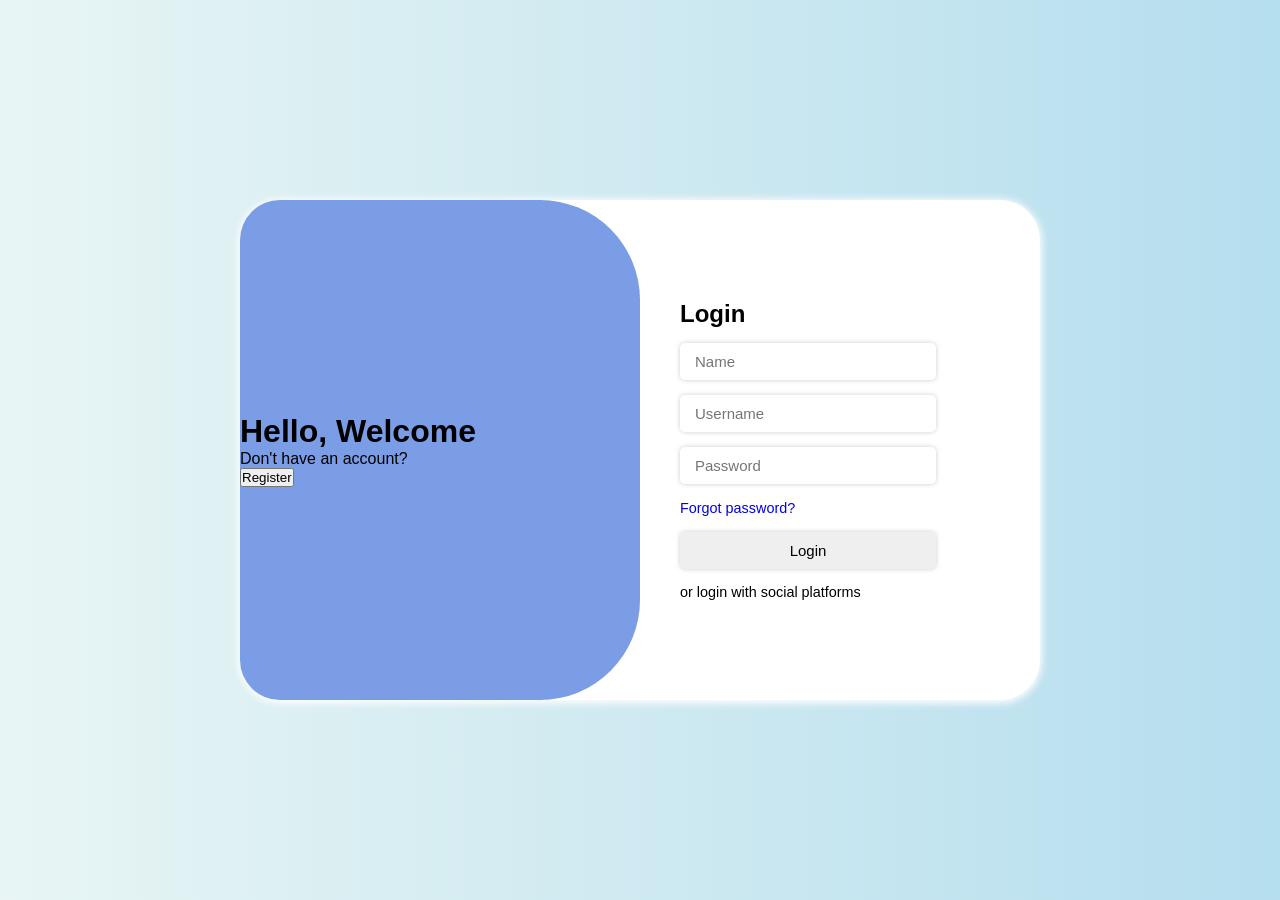
==== simple_login/index.html @ 36483f96 "so good" ====
<!DOCTYPE html>
<html lang="en">
<head>
    <meta charset="UTF-8">
    <meta name="viewport" content="width=device-width, initial-scale=1.0">
    <link rel="stylesheet" href="./css/style.css">
    <title>Login</title>
</head>
<body>
    <div class="container">
        <div class="img">
            <div class="article">
                <div class="context">
                    <h1>Hello, Welcome</h1>
                    <p>Don't have an account?</p>
                    <button class="change">Register</button>
                </div>
            </div>
            <div class="form">
                <h2>Login</h2>
                <input type="text" name="" id="" placeholder="Name">
                <input type="email" name="" id="" placeholder="Username">
                <input type="password" name="" id="" placeholder="Password">
                <a href="#">Forgot password?</a>
                <button class="login">Login</button>
                <p>or login with social platforms</p>
                <!-- <div class="others">
                    <i class="fas-fa-cog">1</i>
                    <i class="fas-fa-cog">1</i>
                    <i class="fas-fa-cog">1</i>
                    <i class="fas-fa-cog">1</i>
                </div> -->
            </div>
        </div>
    </div>
    <script src="./js/app.js"></script>
</body>
</html>
---- simple_login/css/style.css ----
*{
    margin: 0;
    padding: 0;
    box-sizing: border-box;
    font-family: 'Segoe UI', Tahoma, Geneva, Verdana, sans-serif;
}

body{
    background-image: linear-gradient(90deg, #e8f5f4, #b5deee);
    width: 100vw;
    height: 100vh;
    display: flex;
    justify-content: center;
    align-items: center;
    transition: .5s ease-in all;
}

.container{
    position: relative;
    width: 800px;
    height: 500px;
    background-color: #fff;
    border-radius: 40px;
    box-shadow: 0px 0px 10px rgba(255, 255, 255, 0.7),
                0px 2px 10px #fff;
    overflow: hidden;
}

.container .img{
    position: relative;
    width: 100%;
    height: 100%;
    display: flex;
    justify-content: space-between;
    align-items: center;
    z-index: 0;
}


.container .img::before{
    position: absolute;
    content: "";
    background-color: rgb(123, 157, 230);
    left: 0;
    top: 0;
    width: 400px;
    height: 500px;
    z-index: -1;
    border-radius: 0 100px 100px 0;
}

span{
    background-color: rgb(123, 157, 230);
}

.form{
    width: 50%;
    padding: 5%;
}

.form input, .form button{
    cursor: pointer;
    display: block;
    padding: 10px 15px;
    border-radius: 5px;
    border: none;
    box-shadow: 0 0 5px rgba(0, 0, 0, 0.2);
    margin: 15px 0;
    width: 80%;
    font-size: 15px;
}

.form a{
    text-decoration: none;
    text-align: center;
    font-size: 0.9rem;
}

.form p{
    font-size: 0.9rem;
}

.article{
    display: flex;
    justify-content: center;
    align-items: center;
}
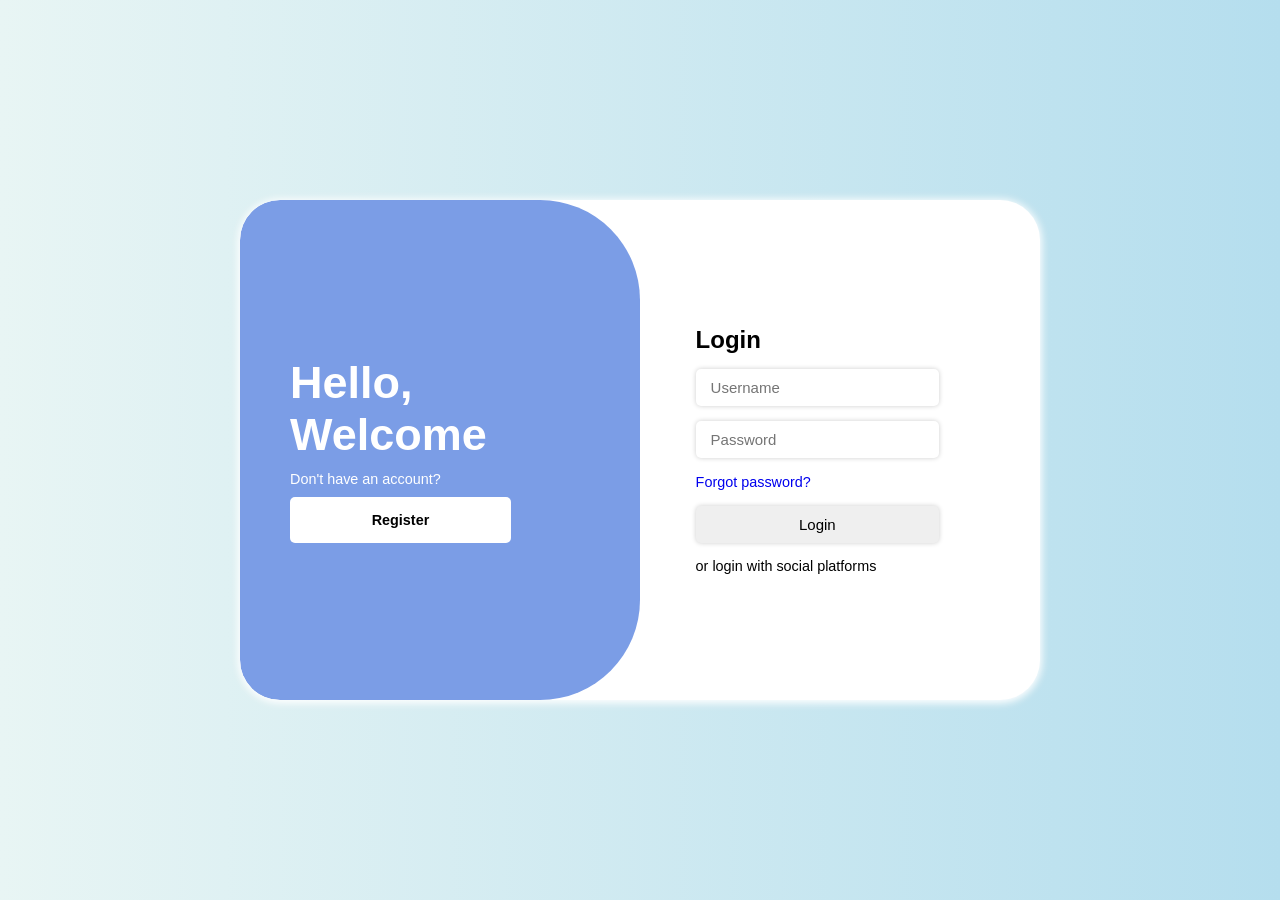
==== commit c84f9f8d: "third project is finished" ====
--- a/simple_login/index.html
+++ b/simple_login/index.html
@@ -18,7 +18,7 @@
             </div>
             <div class="form">
                 <h2>Login</h2>
-                <input type="text" name="" id="" placeholder="Name">
+                <input type="text" name="" id="name" placeholder="Name">
                 <input type="email" name="" id="" placeholder="Username">
                 <input type="password" name="" id="" placeholder="Password">
                 <a href="#">Forgot password?</a>
--- a/simple_login/css/style.css
+++ b/simple_login/css/style.css
@@ -46,7 +46,8 @@
     width: 400px;
     height: 500px;
     z-index: -1;
-    border-radius: 0 100px 100px 0;
+    border-radius: 40px 100px 100px 40px;
+    transition: .5s ease-in-out all;
 }
 
 span{
@@ -56,6 +57,8 @@
 .form{
     width: 50%;
     padding: 5%;
+    transition: 0.5s ease;
+    z-index: -1;
 }
 
 .form input, .form button{
@@ -68,6 +71,10 @@
     margin: 15px 0;
     width: 80%;
     font-size: 15px;
+}
+
+.form.to-left{
+    transform: translateX(-100%);
 }
 
 .form a{
@@ -84,4 +91,46 @@
     display: flex;
     justify-content: center;
     align-items: center;
-}+}
+
+.article{
+    padding: 0 50px;
+    color: white;
+    transition: .5s ease;
+}
+
+.article.to-right{
+    transform: translateX(100%);
+}
+
+.article h1{
+    font-size: 45px;
+}
+
+.article p{
+    font-size: 0.9rem;
+    padding: 10px 0;
+}
+
+.article button{
+    font-size: 0.9rem;
+    width: 70%;
+    padding: 15px 0;
+    border-radius: 5px;
+    border: none;
+    background-color: white;
+    font-weight: 800;
+    cursor: pointer;
+}
+
+#name.hide{
+    display: none;
+}
+
+body.change-gradient{
+    background-image: linear-gradient(-90deg, #e8f5f4, #b5deee);
+}
+.container .img.change::before{
+    left: 50%;
+    border-radius: 100px 40px 40px 100px;
+}
